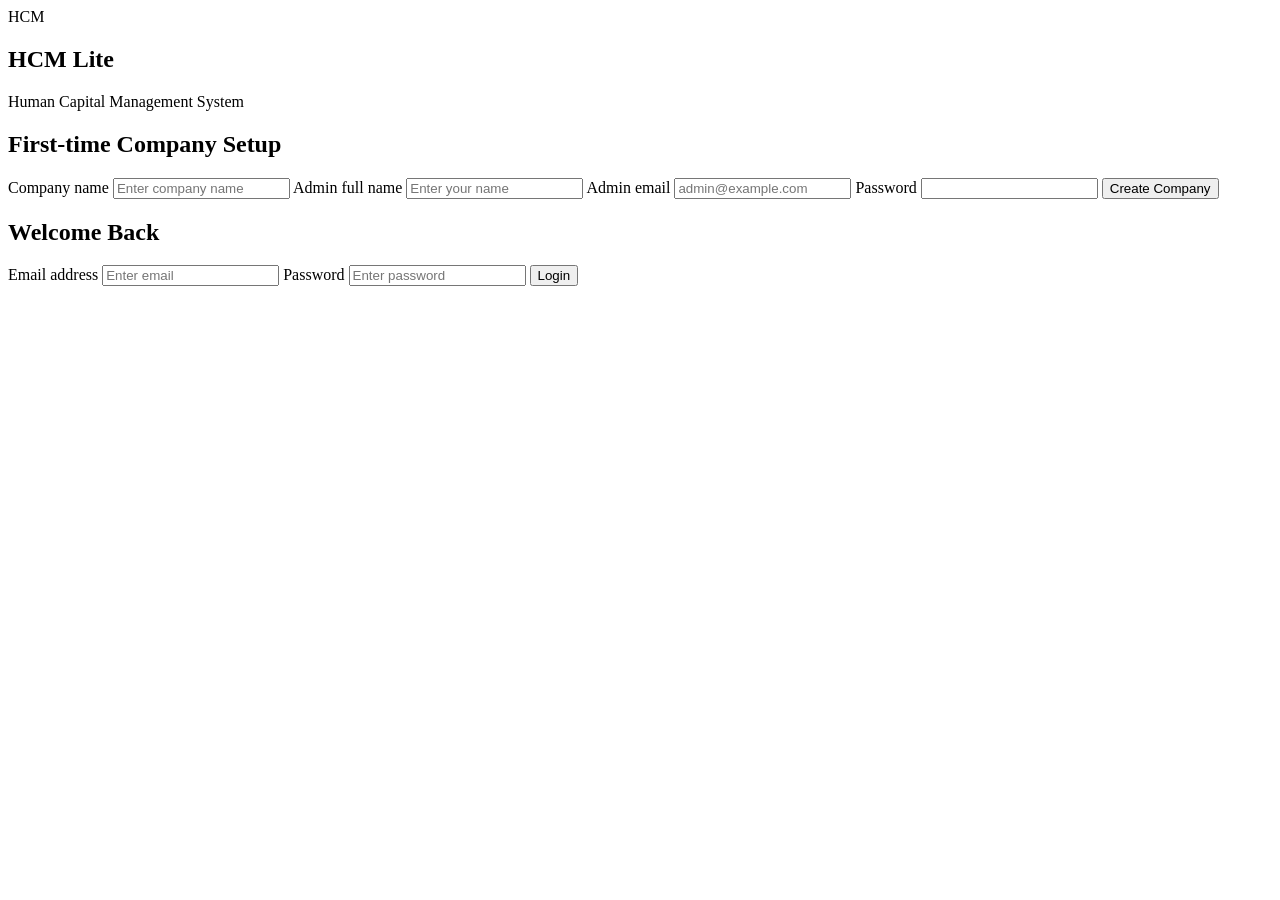
==== index.html @ 7632e417 "Add files via upload" ====
<!DOCTYPE html>
<html lang="en">
<head>
  <meta charset="UTF-8">
  <meta name="viewport" content="width=device-width, initial-scale=1.0">
  <title>HCM Lite | HR Management</title>
  <link rel="stylesheet" href="css/style.css">
</head>
<body>
  <main class="container center">
    <section class="auth-card">
      <div class="logo">HCM</div>
      <h1>HCM Lite</h1>
      <p class="subtitle">Human Capital Management System</p>

      <form id="setupForm" class="hidden">
        <h2>First-time Company Setup</h2>

        <label for="companyName">Company name</label>
        <input id="companyName" required placeholder="Enter company name">

        <label for="adminName">Admin full name</label>
        <input id="adminName" required placeholder="Enter your name">

        <label for="adminEmail">Admin email</label>
        <input id="adminEmail" type="email" required placeholder="admin@example.com">

        <label for="adminPassword">Password</label>
        <input id="adminPassword" type="password" minlength="6" required>

        <button type="submit">Create Company</button>
      </form>

      <form id="loginForm" class="hidden">
        <h2>Welcome Back</h2>

        <label for="email">Email address</label>
        <input id="email" type="email" required placeholder="Enter email">

        <label for="password">Password</label>
        <input id="password" type="password" required placeholder="Enter password">

        <button type="submit">Login</button>
      </form>

      <p id="message" role="status"></p>
    </section>
  </main>

  <script src="js/storage.js"></script>
  <script src="js/app.js"></script>
</body>
</html>
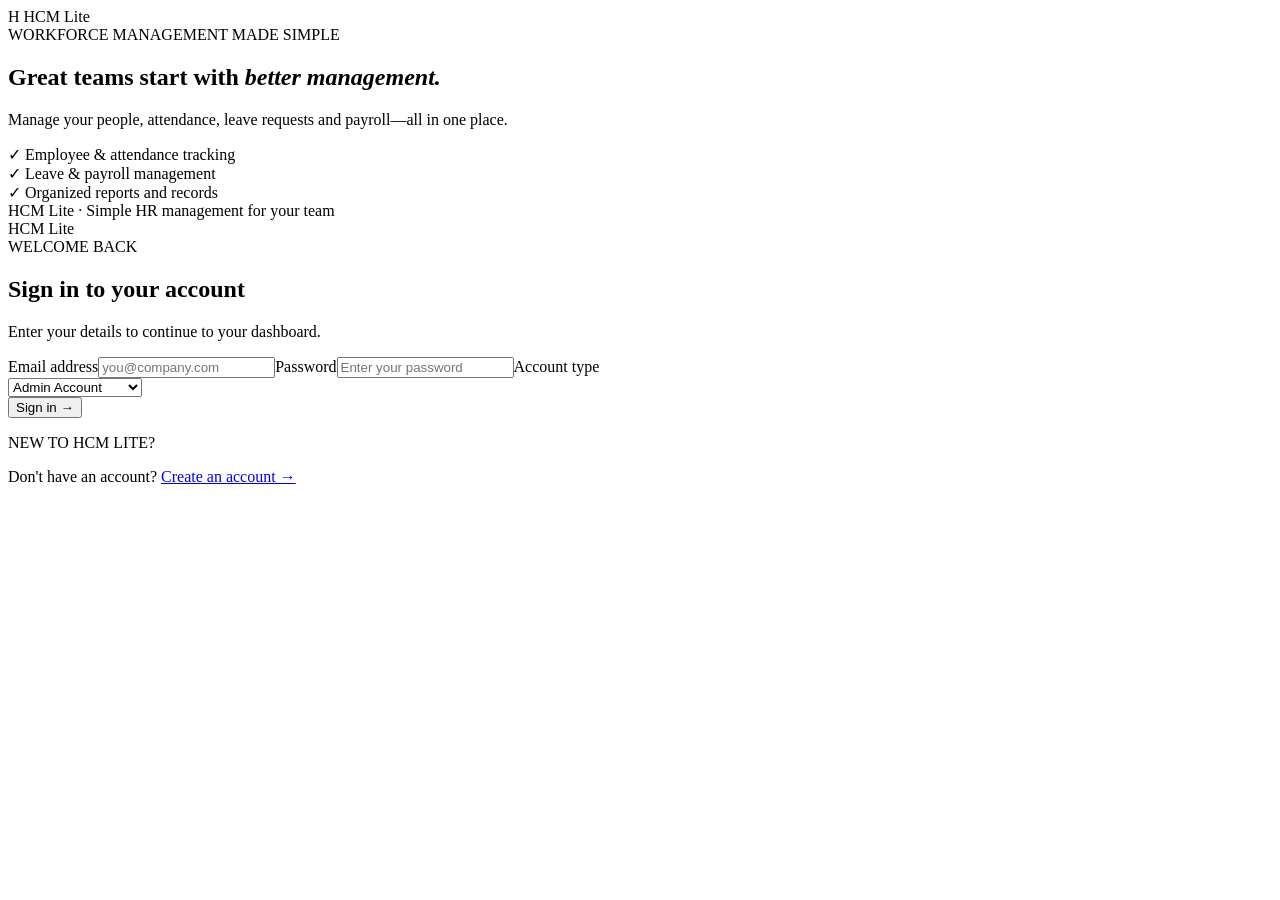
==== commit e743c123: "Add files via upload" ====
--- a/index.html
+++ b/index.html
@@ -1,54 +1,56 @@
+<!doctype html>
+<html lang="en">
 
-<!DOCTYPE html>
-<html lang="en">
 <head>
-  <meta charset="UTF-8">
-  <meta name="viewport" content="width=device-width, initial-scale=1.0">
-  <title>HCM Lite | HR Management</title>
-  <link rel="stylesheet" href="css/style.css">
+    <meta charset="UTF-8">
+    <meta name="viewport" content="width=device-width,initial-scale=1">
+    <title>Sign In | HCM Lite</title>
+    <link rel="preconnect" href="https://fonts.googleapis.com">
+    <link rel="preconnect" href="https://fonts.gstatic.com" crossorigin>
+    <link href="https://fonts.googleapis.com/css2?family=Poppins:wght@400;500;600;700;800&display=swap"
+        rel="stylesheet">
+    <link rel="stylesheet" href="css/style.css">
 </head>
-<body>
-  <main class="container center">
-    <section class="auth-card">
-      <div class="logo">HCM</div>
-      <h1>HCM Lite</h1>
-      <p class="subtitle">Human Capital Management System</p>
 
-      <form id="setupForm" class="hidden">
-        <h2>First-time Company Setup</h2>
+<body class="auth-page">
+    <main class="auth-layout">
+        <aside class="auth-intro">
+            <div class="brand-mark"><span class="brand-icon">H</span> HCM <span class="brand-light">Lite</span></div>
+            <div class="eyebrow"><span class="live-dot"></span> WORKFORCE MANAGEMENT MADE SIMPLE</div>
+            <h1>Great teams start with <em>better management.</em></h1>
+            <p>Manage your people, attendance, leave requests and payroll—all in one place.</p>
+            <div class="feature-list">
+                <div><span>✓</span> Employee & attendance tracking</div>
+                <div><span>✓</span> Leave & payroll management</div>
+                <div><span>✓</span> Organized reports and records</div>
+            </div>
+            <div class="auth-foot">HCM Lite · Simple HR management for your team</div>
+        </aside>
+        <section class="auth-panel">
+            <div class="auth-card">
+                <div class="mobile-brand">HCM <span>Lite</span></div>
+                <div class="auth-eyebrow">WELCOME BACK</div>
+                <h2>Sign in to your account</h2>
+                <p class="subtitle">Enter your details to continue to your dashboard.</p>
+                <form id="loginForm"><label for="email">Email address</label><input id="email" type="email"
+                        autocomplete="username" placeholder="you@company.com" required><label
+                        for="password">Password</label><input id="password" type="password"
+                        autocomplete="current-password" placeholder="Enter your password" required><label
+                        for="loginRole">Account type</label>
+                    <div class="select-holder"><select id="loginRole" required>
+                            <option value="admin">Admin Account</option>
+                            <option value="employee">Employee Account</option>
+                        </select></div><button type="submit" class="primary-action">Sign in <span
+                            aria-hidden="true">→</span></button>
+                </form>
+                <p id="message" role="status" aria-live="polite"></p>
+                <div class="auth-divider"><span>NEW TO HCM LITE?</span></div>
+                <p class="auth-switch">Don't have an account? <a href="signup.html">Create an account →</a></p>
+            </div>
+        </section>
+    </main>
+    <script src="js/storage.js"></script>
+    <script src="js/app.js"></script>
+</body>
 
-        <label for="companyName">Company name</label>
-        <input id="companyName" required placeholder="Enter company name">
-
-        <label for="adminName">Admin full name</label>
-        <input id="adminName" required placeholder="Enter your name">
-
-        <label for="adminEmail">Admin email</label>
-        <input id="adminEmail" type="email" required placeholder="admin@example.com">
-
-        <label for="adminPassword">Password</label>
-        <input id="adminPassword" type="password" minlength="6" required>
-
-        <button type="submit">Create Company</button>
-      </form>
-
-      <form id="loginForm" class="hidden">
-        <h2>Welcome Back</h2>
-
-        <label for="email">Email address</label>
-        <input id="email" type="email" required placeholder="Enter email">
-
-        <label for="password">Password</label>
-        <input id="password" type="password" required placeholder="Enter password">
-
-        <button type="submit">Login</button>
-      </form>
-
-      <p id="message" role="status"></p>
-    </section>
-  </main>
-
-  <script src="js/storage.js"></script>
-  <script src="js/app.js"></script>
-</body>
-</html>
+</html>
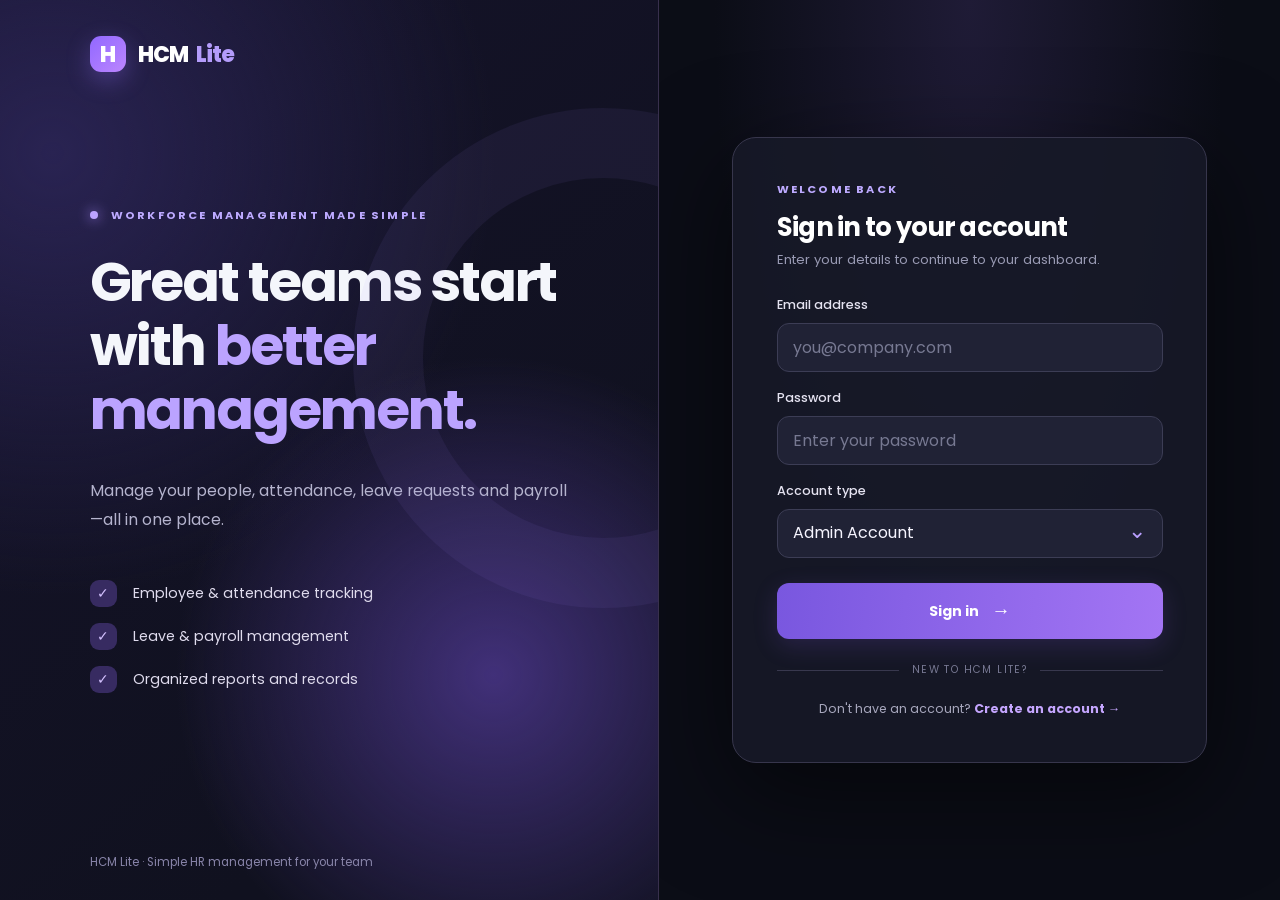
==== commit 7e0d327b: "Update stylesheet link in index.html" ====
--- a/index.html
+++ b/index.html
@@ -9,7 +9,7 @@
     <link rel="preconnect" href="https://fonts.gstatic.com" crossorigin>
     <link href="https://fonts.googleapis.com/css2?family=Poppins:wght@400;500;600;700;800&display=swap"
         rel="stylesheet">
-    <link rel="stylesheet" href="css/style.css">
+    <link rel="stylesheet" href="style.css">
 </head>
 
 <body class="auth-page">
@@ -53,4 +53,4 @@
     <script src="js/app.js"></script>
 </body>
 
-</html>+</html>
--- a/style.css
+++ b/style.css
@@ -0,0 +1,162 @@
+/* HCM Lite — responsive stylesheet */
+:root{font-family:Inter,system-ui,-apple-system,"Segoe UI",sans-serif;color:#172338;background:#f3f6fb;font-synthesis:none}*{box-sizing:border-box}body{margin:0;line-height:1.5}h1,h2,h3,h4{line-height:1.25;color:#152341}h1{font-size:clamp(1.7rem,3vw,2.3rem)}h2{font-size:1.24rem}button,input,select,textarea{font:inherit}button{border:0;border-radius:9px;background:#304ad7;color:#fff;padding:10px 16px;cursor:pointer;font-weight:600}button:hover{filter:brightness(.94)}button:disabled{opacity:.45;cursor:not-allowed}.btn-ghost{background:#edf1fd;color:#2944ad}.btn-in{background:#15803d}.btn-out{background:#bd3043}.btn-leave{background:#7048b7}.hidden,[hidden]{display:none!important}.container{max-width:1160px;margin:0 auto;padding:30px 20px}.center{display:grid;min-height:100vh;place-items:center}.auth-card,.card{background:#fff;border:1px solid #e0e7f1;border-radius:16px;padding:25px;box-shadow:0 6px 24px #1523410a}.auth-card{width:min(100%,430px)}.auth-card h1,.auth-card>.subtitle,.auth-card>.logo{text-align:center}.logo{display:grid;place-items:center;width:70px;height:70px;border-radius:16px;background:#304ad7;color:white;font-weight:800;font-size:24px;margin:0 auto 12px}.subtitle{color:#68758a;margin-top:5px;margin-bottom:24px}form label{display:block;font-weight:600;font-size:.93rem;margin:12px 0 5px}input:not([type=checkbox]):not([type=file]),select,textarea{width:100%;border:1px solid #ced7e4;border-radius:9px;padding:10px 12px;color:#172338;background:#fff;min-width:0}input:focus,select:focus,textarea:focus{outline:2px solid #9aaaff;outline-offset:1px}textarea{min-height:105px;resize:vertical}form>button{margin-top:16px}.grid,.form-grid{display:grid;grid-template-columns:repeat(auto-fit,minmax(190px,1fr));gap:15px}.grid{margin:18px 0 25px}.form-grid label{margin-top:0}.card{margin:20px 0}.stat{border-radius:14px;background:white;border:1px solid #dce4f0;padding:19px}.stat span{display:block;color:#69758a}.stat strong{display:block;margin-top:10px;font-size:2rem;color:#304ad7}.s-in strong{color:#15803d}.s-late strong{color:#be7220}.s-leave strong{color:#7048b7}.toolbar,.row-actions,.attendance-actions,.checks{display:flex;align-items:end;gap:12px;flex-wrap:wrap}.toolbar>div{flex:1;min-width:180px}.row-actions{margin-top:12px}.emp-card{padding:15px 0;border-bottom:1px solid #e4e9f0}.rec{padding:10px 14px;margin:7px 0;border-radius:8px;background:#f4f6fb}.rec.late,.tag-late{background:#fff2db;color:#965b12}.rec.half{background:#fff5e6}.rec.leave,.tag-leave{background:#f0eafb;color:#623a9c}.tag{display:inline-block;border-radius:99px;padding:4px 10px;font-size:.78rem;background:#ecf1fb}.tag-present,.tag-paid{background:#dcfce7;color:#166534}.tag-absent,.tag-incomplete{background:#ffe4e6;color:#9f1239}.tag-pending{background:#fef3c7;color:#92400e}.nav{background:#172b53;color:white}.nav-inner{max-width:1160px;margin:auto;display:flex;align-items:center;gap:20px;padding:13px 20px}.nav-brand{font-size:1.1rem;font-weight:800;overflow-wrap:anywhere}.nav-links{margin-left:auto;display:flex;align-items:center;gap:12px}.nav-links a{color:#dce7ff;text-decoration:none;padding:8px}.nav-links a.active{color:white;text-decoration:underline}.nav-links button{background:#374b71}#navToggle{display:none}.table-wrap{width:100%;overflow:auto}table{border-collapse:collapse;width:100%;font-size:.92rem}th,td{text-align:left;padding:10px;border-bottom:1px solid #e0e7f1;white-space:nowrap}th{background:#f0f4fa;color:#36445b}.slip{border:1px solid #cfd9e8;background:white;padding:25px;margin:22px 0;max-width:850px}.slip-head,.slip-net{display:flex;justify-content:space-between;gap:15px}.slip-title{display:grid;text-align:right}.slip-info{display:grid;grid-template-columns:repeat(2,minmax(0,1fr));gap:10px;margin:20px 0}.slip-info div span{color:#6b7280;display:block}.slip-cols{display:grid;grid-template-columns:1fr 1fr;gap:18px}.slip-chips{display:flex;gap:7px;flex-wrap:wrap;margin:20px 0}.slip-net{padding:15px;background:#edf1fd;border-radius:8px}.slip-pay,.slip-sign{margin-top:20px}.slip-sign{display:flex;justify-content:space-between;gap:15px;padding-top:30px}.slip-sign div{border-top:1px solid #777;padding-top:7px}.slip-note{color:#805513}#message.error{color:#b91c1c}#message.success{color:#15803d}#message, [id$=Message]{margin-top:13px} @media(max-width:700px){.container{padding:18px 12px}.card,.auth-card{padding:16px}.slip-cols,.slip-info{grid-template-columns:1fr}.nav-inner{flex-wrap:wrap}#navToggle{display:block;margin-left:auto}.nav-links{display:none;width:100%;flex-direction:column;align-items:stretch;margin:0}.nav-links.open{display:flex}.nav-links a{display:block}}@media print{body{background:white}.nav,.toolbar,.row-actions,button,form,.card:not(:has(.slip)),h1,.subtitle{display:none!important}.container{padding:0;max-width:none}.card{padding:0;border:0;box-shadow:none}.slip{border:0;margin:0;max-width:none}}
+
+/* =====================================================
+   HCM Lite — Black UI theme
+   Consistent dark surfaces across every page.
+   ===================================================== */
+:root {
+  color-scheme: dark;
+  --bg: #08090d;
+  --surface: #12141b;
+  --surface-raised: #191c25;
+  --surface-hover: #232735;
+  --border: #303542;
+  --text: #f4f6fb;
+  --muted: #a3adbf;
+  --accent: #8b8bff;
+  --accent-hover: #a4a3ff;
+  --green: #6fe0aa;
+  --orange: #ffc077;
+  --red: #ff8698;
+  --purple: #c3a5ff;
+  background: var(--bg);
+  color: var(--text);
+}
+html { background: var(--bg); }
+body {
+  background: radial-gradient(ellipse 700px 430px at 50% -230px, #20223b 0%, transparent 85%), var(--bg);
+  color: var(--text);
+  min-height: 100vh;
+}
+h1,h2,h3,h4 { color: var(--text); }
+a { color: var(--accent-hover); }
+a:hover { color: #d0cfff; }
+.subtitle, .stat span, .slip-info div span { color: var(--muted); }
+.auth-card,.card {
+  background: var(--surface);
+  border: 1px solid var(--border);
+  box-shadow: 0 12px 45px #0005;
+}
+.auth-card { box-shadow: 0 26px 90px #0009; }
+.logo {
+  background: linear-gradient(135deg, #6262f5, #9b62df);
+  color: #fff;
+  box-shadow: 0 8px 30px #7366ee40;
+}
+button { background: #7777ee; color: #fff; transition: background .2s, transform .2s; }
+button:not(:disabled):hover { background: #9493fc; filter: none; }
+button:not(:disabled):active { transform: translateY(1px); }
+button:focus-visible, a:focus-visible { outline: 2px solid var(--accent); outline-offset: 3px; }
+.btn-ghost { background: #282c40; color: #dedfff; border: 1px solid #414660; }
+.btn-ghost:not(:disabled):hover { background: #343a55; }
+.btn-in { background: #146b4a; color: #e5fff3; }
+.btn-in:not(:disabled):hover { background: #1b8960; }
+.btn-out { background: #802b42; color: #fff1f2; }
+.btn-out:not(:disabled):hover { background: #a83a55; }
+.btn-leave { background: #6545a5; }
+.btn-leave:not(:disabled):hover { background: #825bc8; }
+input:not([type=checkbox]):not([type=file]),select,textarea {
+  background: #1a1d27;
+  color: var(--text);
+  border: 1px solid #3b4151;
+}
+input::placeholder,textarea::placeholder { color: #8994aa; opacity: 1; }
+input:focus,select:focus,textarea:focus { outline: 2px solid #8686fa; outline-offset: 1px; border-color: #9291ff; }
+input[type="checkbox"] { accent-color: #8686fa; }
+input[type="file"] { color: var(--muted); max-width: 100%; }
+input[type="file"]::file-selector-button { background: #282c40; color: #fff; border: 1px solid var(--border); border-radius: 7px; padding: 8px; cursor: pointer; }
+.stat { background: var(--surface-raised); border: 1px solid var(--border); }
+.stat strong { color: var(--accent-hover); }
+.s-in strong { color: var(--green); }
+.s-late strong { color: var(--orange); }
+.s-leave strong { color: var(--purple); }
+.emp-card { border-bottom-color: var(--border); }
+.emp-card p[style] { color: var(--muted) !important; }
+.rec { background: #202430; color: var(--text); border: 1px solid var(--border); }
+.rec.late,.tag-late { background: #47321e; color: #ffd5a0; }
+.rec.half { background: #3d321f; color: #f5d3a2; }
+.rec.leave,.tag-leave { background: #342945; color: #dec9ff; }
+.tag { background: #2a3141; color: #e4e9f5; }
+.tag-present,.tag-paid { background: #1b4033; color: #a7f5cc; }
+.tag-absent,.tag-incomplete { background: #49262d; color: #ffb0bd; }
+.tag-pending { background: #493a22; color: #f6d693; }
+.nav { background: #11131a; border-bottom: 1px solid var(--border); }
+.nav-brand { color: #fff; }
+.nav-links a { color: #b9c2d4; border-radius: 8px; }
+.nav-links a:hover,.nav-links a.active { color: #fff; background: #272b3b; text-decoration: none; }
+.nav-links button { background: #292d3e; }
+.nav-links button:hover { background: #393e56; }
+.table-wrap { border: 1px solid var(--border); border-radius: 11px; }
+table { color: var(--text); }
+th,td { border-bottom: 1px solid var(--border); }
+th { background: #202430; color: #cbd3e4; }
+tbody tr:hover { background: #1e2230; }
+.slip { background: #161922; color: var(--text); border: 1px solid var(--border); border-radius: 12px; }
+.slip-net { background: #292b49; color: #fff; }
+.slip-sign div { border-top-color: #8993a6; }
+.slip-note { color: #ffcd83; }
+#message.error { color: var(--red); }
+#message.success { color: var(--green); }
+#leaveList > section { border-color: var(--border) !important; background: var(--surface-raised); }
+#leaveMessage[style*="220, 38, 38"] { color: var(--red) !important; }
+#leaveMessage[style*="21, 128, 61"] { color: var(--green) !important; }
+::selection { background: #6c66c5; color: #fff; }
+@media print {
+  :root { color-scheme: light; --text: #111827; --muted: #4b5563; --border: #ddd; }
+  html,body { background: #fff !important; color: #111 !important; }
+  .slip,.slip * { color: #111 !important; background: white !important; box-shadow: none !important; }
+  .slip { border: 0 !important; }
+  .slip-net { border: 1px solid #bbb; }
+}
+
+/* Premium Poppins dark interface additions */
+@import url('https://fonts.googleapis.com/css2?family=Poppins:wght@400;500;600;700;800&display=swap');
+:root { font-family:'Poppins',sans-serif !important; --accent:#9573ff; --accent-hover:#b19aff; }
+body,button,input,select,textarea { font-family:'Poppins',sans-serif !important; }
+button, .nav-links a { transition: background-color .22s ease, transform .22s ease, box-shadow .22s ease, border-color .22s ease, color .22s ease !important; }
+button:not(:disabled):hover { transform: translateY(-3px); box-shadow: 0 10px 26px rgba(129,99,255,.30); }
+button:not(:disabled):active { transform:translateY(0); }
+button:focus-visible,select:focus-visible,input:focus-visible { outline:2px solid #b89fff;outline-offset:3px; }
+.auth-page { background:#090b14; }
+.auth-layout { display:grid; grid-template-columns:minmax(0,1.03fr) minmax(0,.97fr); min-height:100vh; }
+.auth-intro { position:relative; display:flex; flex-direction:column; justify-content:center; padding:clamp(34px,7vw,115px); overflow:hidden; background: radial-gradient(circle at 75% 75%,#413079 0%,transparent 38%),radial-gradient(circle at 8% 17%,#292352,transparent 46%),linear-gradient(140deg,#15132a,#10111f 75%);border-right:1px solid #38304d; }
+.auth-intro:after { content:'';position:absolute; width:360px;height:360px;right:-195px;top:12%; border-radius:50%;border:70px solid rgba(160,129,255,.065);pointer-events:none; }
+.brand-mark { position:absolute;top:36px;left:clamp(34px,7vw,115px);display:flex;align-items:center;gap:7px;font-weight:800;font-size:22px;letter-spacing:-.7px;color:#fff; }
+.brand-icon {background:linear-gradient(135deg,#9168ff,#bc86fe);width:36px;height:36px;display:grid;place-items:center;border-radius:11px;font-weight:800;color:#fff;margin-right:5px;box-shadow:0 8px 25px #9573ff55;}
+.brand-light,.mobile-brand span { color:#b49cfb; }
+.eyebrow,.auth-eyebrow { font-size:.70rem;font-weight:700;letter-spacing:2.2px;color:#bdaaff; }
+.live-dot { display:inline-block;width:8px;height:8px;border-radius:50%;background:#bca3ff;margin-right:9px;box-shadow:0 0 13px #aa8cff; }
+.auth-intro h1 { font-size:clamp(35px,4.3vw,65px);line-height:1.17;letter-spacing:-2.1px;max-width:660px;margin:26px 0 18px;font-weight:700; }
+.auth-intro h1 em {font-style:normal;color:#bba3ff;}
+.auth-intro>p { color:#b5b4ce;max-width:480px;line-height:1.85;font-size:.98rem; }
+.feature-list {display:grid;gap:16px;margin-top:30px;color:#e0dcee;font-size:.89rem;}
+.feature-list span {display:inline-grid;place-items:center;width:27px;height:27px;border-radius:9px;background:#372b61;color:#d4c2ff;margin-right:12px;font-weight:700;}
+.auth-foot { position:absolute;bottom:29px;font-size:.72rem;color:#8985aa; }
+.auth-panel {display:grid;place-items:center;padding:32px 22px;background:radial-gradient(ellipse at 50% 0%,#1f1b36 0%,#0b0d16 58%);}
+.auth-card {width:min(100%,475px);background:rgba(23,25,39,.9);border:1px solid #37364c;border-radius:24px;padding:clamp(27px,3.4vw,47px);box-shadow:0 30px 100px #0008;}
+.auth-card .mobile-brand {display:none;}
+.auth-card h2 {font-size:clamp(23px,2vw,29px);letter-spacing:-.7px;margin:13px 0 5px;color:#fff;}
+.auth-card .subtitle { font-size:.82rem;line-height:1.8;margin:0 0 24px;color:#999ab3;text-align:left; }
+.auth-card form label {color:#e5e3f1;font-size:.79rem;margin:17px 0 8px;font-weight:500;}
+.auth-card input:not([type=checkbox]),.auth-card select {height:49px;background:#202235;border:1px solid #3c3d55;border-radius:12px;color:#f6f5ff;padding:0 15px;box-shadow:none;}
+.auth-card input:not([type=checkbox]):focus,.auth-card select:focus {border-color:#af8dff;outline:2px solid #7d60bd77;outline-offset:1px;}
+.auth-card input::placeholder {color:#777992;}
+.auth-card select {appearance:none;cursor:pointer;padding-right:40px;}
+.select-holder {position:relative;}
+.select-holder:after {content:'⌄';position:absolute;right:17px;top:50%;transform:translateY(-58%);font-size:22px;color:#baa0ff;pointer-events:none;}
+.auth-card .primary-action {width:100%;display:flex;align-items:center;justify-content:center;gap:13px;margin-top:25px;padding:14px 20px;border-radius:12px;background:linear-gradient(95deg,#7957df,#a375f4);font-size:.87rem;font-weight:700;box-shadow:0 7px 24px #8054dd30;}
+.auth-card .primary-action:hover { background:linear-gradient(95deg,#946cf6,#bd95ff);box-shadow:0 14px 36px #9163f571;transform:translateY(-4px) scale(1.008);}
+.auth-card .primary-action span {font-size:19px;}
+.auth-switch {text-align:center;color:#a7a7bd;font-size:.78rem;margin:22px 0 0;}
+.auth-switch a {color:#c5a6ff;font-weight:700;text-decoration:none;}
+.auth-switch a:hover {color:#fff;text-decoration:underline;}
+.auth-divider {display:flex;align-items:center;gap:13px;margin-top:23px;color:#777892;font-size:.65rem;letter-spacing:1.4px;white-space:nowrap;}
+.auth-divider:before,.auth-divider:after {content:'';flex:1;height:1px;background:#38384e;}
+.role-note {background:#29213b;border:1px solid #504069;border-radius:10px;padding:12px 14px;color:#ccbee9;font-size:.75rem;line-height:1.7;margin-top:13px;}
+#message:not(:empty) {padding:12px 14px;border-radius:10px;font-size:.78rem;}
+#message.error:not(:empty) {background:#42232f;color:#ffb7cb;}
+#message.success:not(:empty) {background:#19382d;color:#a7f5cb;}
+@media(max-width:900px){.auth-layout{grid-template-columns:1fr}.auth-intro{display:none}.auth-panel{min-height:100vh}.auth-card .mobile-brand{display:block;font-size:1.5rem;font-weight:800;margin-bottom:27px;}}
+@media(max-width:480px){.auth-panel{padding:20px 12px}.auth-card{padding:25px 20px;border-radius:19px}.auth-card h2{font-size:24px;}}
+@media (prefers-reduced-motion:reduce){button,.nav-links a{transition:none!important;}}
